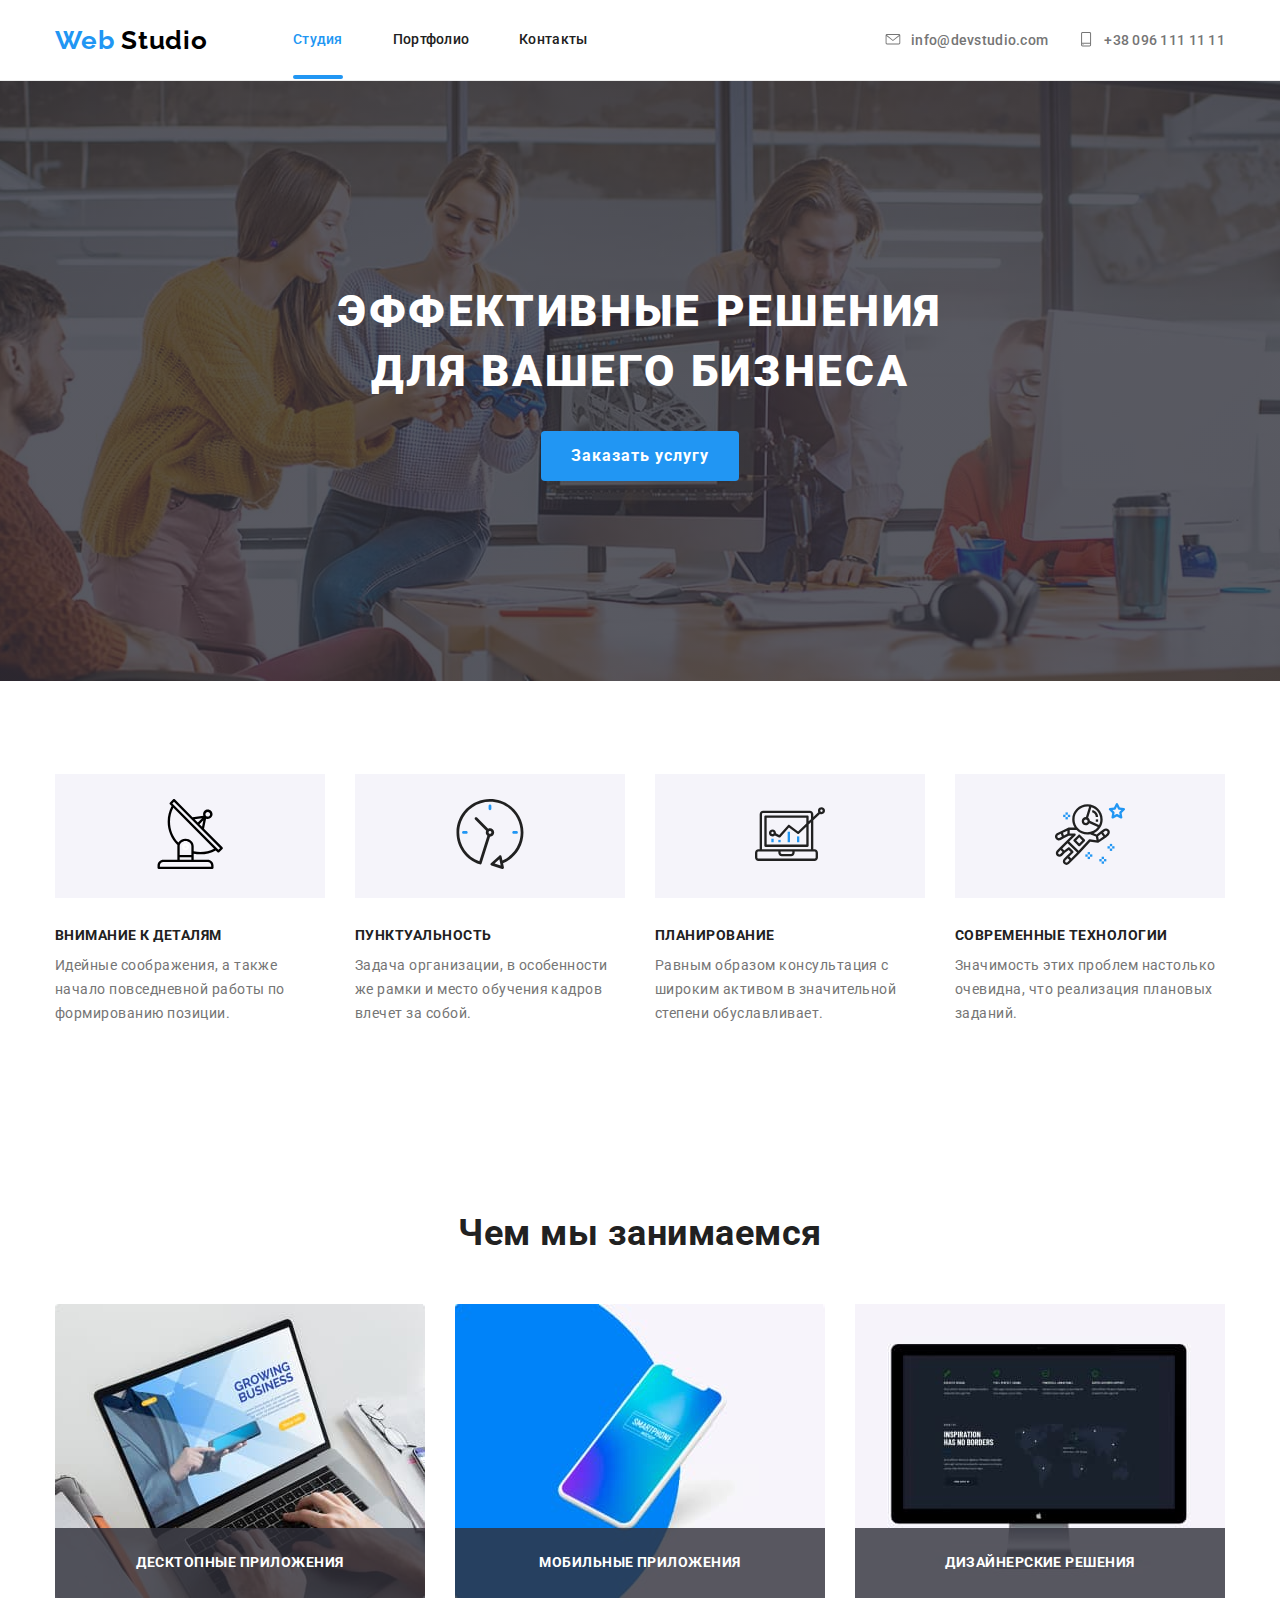
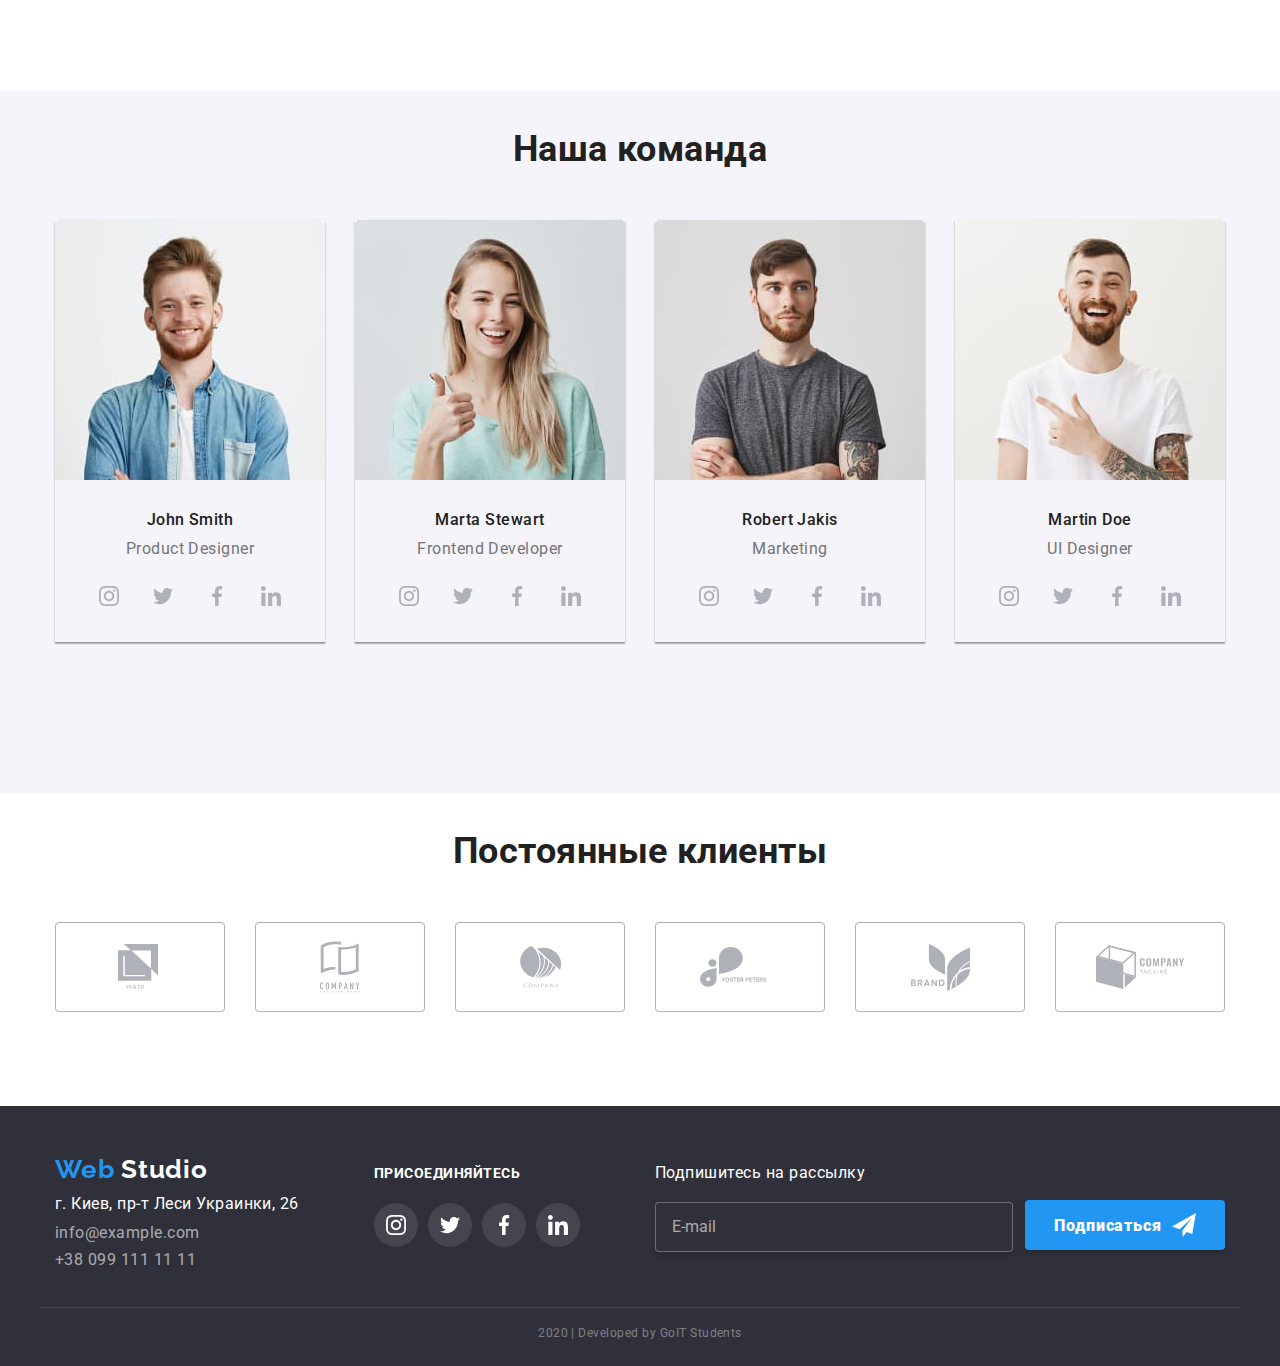
==== index.html @ b6d0a78b "start hw7" ====
<!DOCTYPE html>
<html lang="ru">
  <head>
    <meta charset="UTF-8" />
    <meta name="viewport" content="width=device-width, initial-scale=1.0" />
    <title>Studio</title>
    <link
      href="https://fonts.googleapis.com/css2?family=Raleway:wght@700&family=Roboto:wght@400;500;700;900&display=swap"
      rel="stylesheet"
    />
    <link
      rel="stylesheet"
      href="https://cdnjs.cloudflare.com/ajax/libs/modern-normalize/0.6.0/modern-normalize.min.css"
    />
    <link rel="stylesheet" href="./css/styles.css" />
    <link rel="stylesheet" href="./css/corestyles.css" />
  </head>
  <body class="body">
    <div class="header-bottom-border-container">
      <header>
        <div class="header-section">
          <nav class="navigation">
            <a class="logo" href="./index.html">
              <p class="logo-firsthalf">
                web <span class="logo-secondhalf">studio</span>
              </p>
            </a>
            <ul class="nav-list">
              <li class="item">
                <a class="nav-list-title focused" href="">Студия</a>
              </li>
              <li class="item">
                <a class="nav-list-title" href="./portfolio.html">Портфолио</a>
              </li>
              <li class="item">
                <a class="nav-list-title" href=""> Контакты</a>
              </li>
            </ul>

            <ul class="header-contact-list">
              <li class="item">
                <a class="contact-list-link" href="mailto:info@devstudio.com">
                  <svg class="contacts-icon hover" width="16px" height="11px">
                    <use
                      href="./images/sprite.svg#icon-envelop-contact-icon"
                    ></use>
                  </svg>
                  <span class="contact-list-title hover"
                    >info@devstudio.com</span
                  >
                </a>
              </li>
              <li class="item">
                <a class="contact-list-link" href="tel:+380961111111"
                  ><svg class="contacts-icon" width="16px" height="15px">
                    <use
                      href="./images/sprite.svg#icon-smartphone-contact-icon"
                    ></use>
                  </svg>
                  <p class="contact-list-title">+38 096 111 11 11</p>
                </a>
              </li>
            </ul>
          </nav>
        </div>
      </header>
    </div>
    <main>
      <section class="hero-section">
        <h1 class="title">
          Эффективные решения<br />
          для вашего бизнеса
        </h1>
        <button
          type="button"
          data-open-modal
          class="hero-button"
          href=""
          data-open-modal
        >
          <b class="button-title">Заказать услугу</b>
        </button>
      </section>
      <section class="features">
        <h1 class="fetures-lable">Преимущества</h1>
        <ul class="features-list">
          <li class="features-card">
            <div class="icon-frame">
              <svg class="icon">
                <use href="./images/sprite.svg#icon-antenna-feture-img"></use>
              </svg>
            </div>
            <h2 class="features-card-title">Внимание к деталям</h2>
            <p class="features-card-discription">
              Идейные соображения, а также начало повседневной работы по
              формированию позиции.
            </p>
          </li>
          <li class="features-card">
            <div class="icon-frame">
              <svg class="icon">
                <use href="./images/sprite.svg#icon-clock-feture-img"></use>
              </svg>
            </div>
            <h2 class="features-card-title">Пунктуальность</h2>
            <p class="features-card-discription">
              Задача организации, в особенности же рамки и место обучения кадров
              влечет за собой.
            </p>
          </li>
          <li class="features-card">
            <div class="icon-frame">
              <svg class="icon">
                <use href="./images/sprite.svg#icon-diagram-feture-img"></use>
              </svg>
            </div>
            <h2 class="features-card-title">Планирование</h2>
            <p class="features-card-discription">
              Равным образом консультация с широким активом в значительной
              степени обуславливает.
            </p>
          </li>
          <li class="features-card">
            <div class="icon-frame">
              <svg class="icon">
                <use href="./images/sprite.svg#icon-astronaut-feture-img"></use>
              </svg>
            </div>
            <h2 class="features-card-title">Современные технологии</h2>
            <p class="features-card-discription">
              Значимость этих проблем настолько очевидна, что реализация
              плановых заданий.
            </p>
          </li>
        </ul>
      </section>
      <section class="performance">
        <h2 class="performance-lable">Чем мы занимаемся</h2>
        <ul class="performance-list">
          <li class="item">
            <img
              class="performance-image"
              src="./images/note-what-we-do-img.jpg"
              alt="приложения для пк"
            />
            <h3 class="performance-title">Десктопные приложения</h3>
          </li>
          <li class="item">
            <img
              class="performance-image"
              src="./images/phone-what-we-do-img.jpg"
              alt="приложения для смартфонов"
            />
            <h3 class="performance-title">Мобильные приложения</h3>
          </li>
          <li class="item">
            <img
              class="performance-image"
              src="./images/monitor-what-we-do.jpg"
              alt="приложения для дизайнеров"
            />
            <h3 class="performance-title">Дизайнерские решения</h3>
          </li>
        </ul>
      </section>
      <div class="our-team-bg">
        <section class="our-team">
          <h2 class="our-team-lable">Наша команда</h2>
          <ul class="our-team-list">
            <li class="team-member-card">
              <img
                src="./images/john-smith-photo.jpg"
                alt="фотография члена нашей команды"
                class="team-member-photo"
              />
              <h3 class="team-member-name">John Smith</h3>
              <p class="team-member-position">Product Designer</p>
              <ul class="social-list">
                <li class="social-list-item">
                  <a href="" class="social-link">
                    <svg class="icon" width="20px" height="20px">
                      <use href="./images/sprite.svg#icon-instagram-icon"></use>
                    </svg>
                  </a>
                </li>
                <li class="social-list-item">
                  <a href="" class="social-link">
                    <svg class="icon" width="20px" height="20px">
                      <use href="./images/sprite.svg#icon-twitter-icon"></use>
                    </svg>
                  </a>
                </li>
                <li class="social-list-item">
                  <a href="" class="social-link">
                    <svg class="icon" width="20px" height="20px">
                      <use href="./images/sprite.svg#icon-facebook-icon"></use>
                    </svg>
                  </a>
                </li>
                <li class="social-list-item">
                  <a href="" class="social-link">
                    <svg class="icon" width="20px" height="20px">
                      <use href="./images/sprite.svg#icon-linkedin-icon"></use>
                    </svg>
                  </a>
                </li>
              </ul>
            </li>
            <li class="team-member-card">
              <img
                src="./images/marta-stewart-photo.jpg"
                alt="фотография члена нашей команды"
                class="team-member-photo"
              />
              <h3 class="team-member-name">Marta Stewart</h3>
              <p class="team-member-position">Frontend Developer</p>
              <ul class="social-list">
                <li class="social-list-item">
                  <a href="" class="social-link">
                    <svg class="icon" width="20px" height="20px">
                      <use href="./images/sprite.svg#icon-instagram-icon"></use>
                    </svg>
                  </a>
                </li>
                <li class="social-list-item">
                  <a href="" class="social-link">
                    <svg class="icon" width="20px" height="20px">
                      <use href="./images/sprite.svg#icon-twitter-icon"></use>
                    </svg>
                  </a>
                </li>
                <li class="social-list-item">
                  <a href="" class="social-link">
                    <svg class="icon" width="20px" height="20px">
                      <use href="./images/sprite.svg#icon-facebook-icon"></use>
                    </svg>
                  </a>
                </li>
                <li class="social-list-item">
                  <a href="" class="social-link">
                    <svg class="icon" width="20px" height="20px">
                      <use href="./images/sprite.svg#icon-linkedin-icon"></use>
                    </svg>
                  </a>
                </li>
              </ul>
            </li>
            <li class="team-member-card">
              <img
                src="./images/robert-jakis-photo.jpg"
                alt="фотография члена нашей команды"
                class="team-member-photo"
              />
              <h3 class="team-member-name">Robert Jakis</h3>
              <p class="team-member-position">Marketing</p>
              <ul class="social-list">
                <li class="social-list-item">
                  <a href="" class="social-link">
                    <svg class="icon" width="20px" height="20px">
                      <use href="./images/sprite.svg#icon-instagram-icon"></use>
                    </svg>
                  </a>
                </li>
                <li class="social-list-item">
                  <a href="" class="social-link">
                    <svg class="icon" width="20px" height="20px">
                      <use href="./images/sprite.svg#icon-twitter-icon"></use>
                    </svg>
                  </a>
                </li>
                <li class="social-list-item">
                  <a href="" class="social-link">
                    <svg class="icon" width="20px" height="20px">
                      <use href="./images/sprite.svg#icon-facebook-icon"></use>
                    </svg>
                  </a>
                </li>
                <li class="social-list-item">
                  <a href="" class="social-link">
                    <svg class="icon" width="20px" height="20px">
                      <use href="./images/sprite.svg#icon-linkedin-icon"></use>
                    </svg>
                  </a>
                </li>
              </ul>
            </li>
            <li class="team-member-card">
              <img
                src="./images/martin-doe.jpg"
                alt="фотография члена нашей команды"
                class="team-member-photo"
              />
              <h3 class="team-member-name">Martin Doe</h3>
              <p class="team-member-position">UI Designer</p>
              <ul class="social-list">
                <li class="social-list-item">
                  <a href="" class="social-link">
                    <svg class="icon" width="20px" height="20px">
                      <use href="./images/sprite.svg#icon-instagram-icon"></use>
                    </svg>
                  </a>
                </li>
                <li class="social-list-item">
                  <a href="" class="social-link">
                    <svg class="icon" width="20px" height="20px">
                      <use href="./images/sprite.svg#icon-twitter-icon"></use>
                    </svg>
                  </a>
                </li>
                <li class="social-list-item">
                  <a href="" class="social-link">
                    <svg class="icon" width="20px" height="20px">
                      <use href="./images/sprite.svg#icon-facebook-icon"></use>
                    </svg>
                  </a>
                </li>
                <li class="social-list-item">
                  <a href="" class="social-link">
                    <svg class="icon" width="20px" height="20px">
                      <use href="./images/sprite.svg#icon-linkedin-icon"></use>
                    </svg>
                  </a>
                </li>
              </ul>
            </li>
          </ul>
        </section>
      </div>
      <section class="clients">
        <h2 class="clients-lable">Постоянные клиенты</h2>
        <ul class="clints-list">
          <li class="clients-list-item">
            <a href="" class="clients-list-link">
              <svg class="icon" width="44px" height="49px">
                <use href="./images/sprite.svg#icon-logo1"></use>
              </svg>
            </a>
          </li>
          <li class="clients-list-item">
            <a href="" class="clients-list-link">
              <svg class="icon" width="40px" height="52px">
                <use href="./images/sprite.svg#icon-logo2"></use>
              </svg>
            </a>
          </li>
          <li class="clients-list-item">
            <a href="" class="clients-list-link">
              <svg class="icon" width="41px" height="42px">
                <use href="./images/sprite.svg#icon-logo3"></use>
              </svg>
            </a>
          </li>
          <li class="clients-list-item">
            <a href="" class="clients-list-link">
              <svg class="icon" width="80px" height="42px">
                <use href="./images/sprite.svg#icon-logo4"></use>
              </svg>
            </a>
          </li>
          <li class="clients-list-item">
            <a href="" class="clients-list-link">
              <svg class="icon" width="59px" height="47px">
                <use href="./images/sprite.svg#icon-logo5"></use>
              </svg>
            </a>
          </li>
          <li class="clients-list-item">
            <a href="" class="clients-list-link">
              <svg class="icon" width="88px" height="45px">
                <use href="./images/sprite.svg#icon-logo6"></use>
              </svg>
            </a>
          </li>
        </ul>
      </section>
    </main>
    <footer class="footer">
      <section class="footer-section">
        <div class="left-footer-container">
          <a class="logo" href="./index.html">
            <p class="logo-firsthalf">
              web <span class="logo-secondhalf white-logo">studio</span>
            </p>
          </a>
          <address>
            <p class="contact-adress">г. Киев, пр-т Леси Украинки, 26</p>
            <a class="contact-email" href="mailto:info@example.com"
              >info@example.com</a
            >
            <a class="contact-tel" href="tel:+380961111111"
              >+38 099 111 11 11</a
            >
          </address>
        </div>
        <div class="middle-footer-container">
          <b class="call-lable">присоединяйтесь</b>
          <ul class="social-list">
            <li class="social-list-item">
              <a href="" class="social-link">
                <svg class="icon" width="20px" height="20px">
                  <use href="./images/sprite.svg#icon-instagram-icon"></use>
                </svg>
              </a>
            </li>
            <li class="social-list-item">
              <a href="" class="social-link">
                <svg class="icon" width="20px" height="20px">
                  <use href="./images/sprite.svg#icon-twitter-icon"></use>
                </svg>
              </a>
            </li>
            <li class="social-list-item">
              <a href="" class="social-link">
                <svg class="icon" width="20px" height="20px">
                  <use href="./images/sprite.svg#icon-facebook-icon"></use>
                </svg>
              </a>
            </li>
            <li class="social-list-item">
              <a href="" class="social-link">
                <svg class="icon" width="20px" height="20px">
                  <use href="./images/sprite.svg#icon-linkedin-icon"></use>
                </svg>
              </a>
            </li>
          </ul>
        </div>
        <div class="right-footer-container">
          <div class="sub-container">
            <!-- <b class="call-subscribe">Подпишитесь на рассылку</b> <br /> -->

            <form class="sub-input-container">
              <label for="email-for-sub" class="call-subscribe"
                >Подпишитесь на рассылку</label
              >
              <input
                id="email-for-sub"
                class="sub-input"
                type="email"
                name="sub-mail"
                placeholder="E-mail"
              />
            </form>
          </div>
          <a href="" class="call-subscribe-button"
            ><b class="title">Подписаться</b>

            <svg class="icon" width="24px" height="24px">
              <use href="./images/sprite.svg#icon-send-subscribe"></use>
            </svg>
          </a>
        </div>
      </section>
      <div class="copyrights">
        <p class="copyrights-text">2020 | Developed by GoIT Students</p>
      </div>
    </footer>
    <div class="backdrop is-hidden" data-backdrop>
      <div class="modal">
        <button data-close-modal class="modal-close-button" type="button">
          <svg class="icon">
            <use href="./images/sprite.svg#icon-close-black-18dp-2-1-1"></use>
          </svg>
        </button>
        <b class="modal-lable">Оставьте свои данные, мы вам перезвоним</b>
        <form class="form js-speaker-form">
          <div class="form-field-info">
            <input
              type="text"
              class="form-input-name"
              name="user-name"
              id="username"
              placeholder=" "
              autocomplete="off"
            />
            <label class="username-label" for="username">Имя</label>

            <svg class="name-icon">
              <use href="./images/sprite.svg#icon-person-black-18dp-1-1"></use>
            </svg>
          </div>
          <div class="form-field-info">
            <input
              type="tel"
              class="form-input-tel"
              name="user-tel"
              id="telnumber"
              placeholder=" "
              autocomplete="off"
            />
            <label class="tel-label" for="telnumber">Телефон</label>

            <svg class="tel-icon">
              <use href="./images/sprite.svg#icon-phone-black-18dp-1-1"></use>
            </svg>
          </div>
          <div class="form-field-info">
            <input
              type="email"
              class="form-input-mail"
              name="user-mail"
              id="usermail"
              placeholder=" "
              autocomplete="off"
            />
            <label class="mail-label" for="usermail">Почта</label>

            <svg class="mail-icon">
              <use href="./images/sprite.svg#icon-email-black-18dp-1-1"></use>
            </svg>
          </div>
          <div class="form-field-feedback">
            <textarea
              class="form-input-feedback"
              name="user-feedback"
              id="feedback"
              placeholder=" "
              autocomplete="off"
            ></textarea>
            <label class="feedback-label" for="feedback">Комментарий</label>
          </div>
          <div class="checkbox-policy-form-field">
            <input
              type="checkbox"
              name="user-policy-agreement"
              id="policy"
              class="policy-stock-checkbox"
            />
            <span class="custom-checkbox">
              <svg
                class="checked-icon"
                width="12px"
                height="15px"
                fill="#ffffff"
              >
                <use href="./images/sprite.svg#white-check-mark"></use>
              </svg>
            </span>
            <label class="policy-label" for="policy">
              <span class="policy-text">Соглашаюсь с рассылкой и принимаю</span>
              <a class="policy-link" href="#">Условия договора</a></label
            >
          </div>
          <button class="submit-button" type="submit js-speaker-form">
            <span class="submit-button-text">Отправить</span>
          </button>
        </form>
      </div>
    </div>
    <script>
      (() => {
        document
          .querySelector('.js-speaker-form')
          .addEventListener('submit', e => {
            e.preventDefault();

            new FormData(e.currentTarget).forEach((value, name) =>
              console.log(`${name}: ${value}`),
            );

            e.currentTarget.reset();
          });
      })();
      const refs = {
        openModalBtn: document.querySelector('[data-open-modal]'),
        closeModalBtn: document.querySelector('[data-close-modal]'),
        backdrop: document.querySelector('[data-backdrop]'),
      };

      refs.openModalBtn.addEventListener('click', toggleModal);
      refs.closeModalBtn.addEventListener('click', toggleModal);

      refs.backdrop.addEventListener('click', logBackdropClick);

      function toggleModal() {
        refs.backdrop.classList.toggle('is-hidden');
      }

      function logBackdropClick() {
        console.log('Это клик в бекдроп');
      }
    </script>
  </body>
</html>
---- css/styles.css ----
:root {
  --main-bgc-white: #ffffff;
  --secondary-bgc-grey: #f5f4fa;
  --footer-bgc: #2f303a;
  --focused-color: #2196f3;
  --prime-text-color: #212121;
  --description-text-color: #757575;
  --footer-dark-grey-text-color: rgba(255, 255, 255, 0.4);
  --transform-cubic: cubic-bezier(0.4, 0, 0.2, 1);
}
.body .header-bottom-border-container {
  border-bottom: 1px solid #ececec;
}
.header-section {
  max-width: 1200px;
  padding: 0px 15px;
  margin: 0 auto;
}
.logo {
  text-transform: capitalize;
  font-family: Raleway;
  font-style: normal;
  font-weight: bold;
  font-size: 26px;
  line-height: 1.19;
  /* identical to box height */
  letter-spacing: 0.03em;

  min-width: 153px;
  display: inline-block;
  margin-right: 85px;
}
.logo-firsthalf {
  color: var(--focused-color);
}
.logo-secondhalf {
  color: black;
}
.nav-list {
  display: flex;
}
.nav-list .item {
  margin-right: 50px;
}
.nav-list .item:nth-child(3) {
  margin-right: 0px;
}
.nav-list-title {
  font-weight: 500;
  font-size: 14px;
  line-height: 1.14;
  letter-spacing: 0.02em;
  color: var(--prime-text-color);

  padding-bottom: 32px;
  padding-top: 32px;

  transition: color 250ms var(--transform-cubic);
}
.nav-list-title:focus,
.nav-list-title:hover {
  color: var(--focused-color);
}
.focused {
  position: relative;
  color: var(--focused-color);
}
.focused::after {
  content: '';
  display: inline-block;
  position: absolute;
  bottom: 1px;
  left: 0;
  border-radius: 2px;
  width: 100%;
  height: 4px;
  background-color: var(--focused-color);
}
.contact-list-title {
  font-weight: 500;
  font-size: 14px;
  line-height: 16px;
  letter-spacing: 0.02em;
}
.header-contact-list .contact-list-link:focus,
.header-contact-list .contact-list-link:hover {
  color: var(--focused-color);
  fill: var(--focused-color);
}
.header-contact-list .contact-list-link {
  display: flex;
  align-items: center;
  padding: 8px 0;

  color: var(--description-text-color);
  fill: var(--description-text-color);
  transition: color 250ms var(--transform-cubic),
    fill 250ms var(--transform-cubic);
}
.contact-list-link .contacts-icon {
  margin-right: 10px;
}

.navigation {
  display: flex;
  align-items: center;
}
.header-contact-list {
  margin-left: auto;
  display: flex;
}
.header-contact-list .item {
  min-width: 142px;
  display: flex;
  margin-right: 30px;
}
.header-contact-list .item:nth-child(2) {
  margin-right: 0px;
}

.hero-section {
  text-align: center;
}
.hero-section .title {
  font-weight: 900;
  font-size: 44px;
  line-height: 60px;
  /* or 136% */

  margin-bottom: 30px;
  color: #ffffff;
  text-align: center;
  letter-spacing: 0.06em;
  text-transform: uppercase;
}
.hero-section {
  min-width: 1200px;
  max-width: 1600px;
  min-height: 600px;
  margin: 0 auto;
  padding: 200px 0px;
  background-position: 50% 50%;
  background-image: linear-gradient(
      rgba(47, 48, 58, 0.8),
      rgba(47, 48, 58, 0.8)
    ),
    url(../images/header-img.jpg);
  background-repeat: no-repeat;
}
.hero-section .hero-button {
  display: inline-block;
  padding: 10px 30px;
  border: 0;
  border-radius: 4px;
  background-color: var(--focused-color);
  cursor: pointer;
}
.hero-button .button-title {
  font-weight: 700;
  font-size: 16px;
  line-height: 1.87;
  /* identical to box height, or 187% */
  letter-spacing: 0.06em;

  color: #ffffff;
}
.features {
  max-width: 1200px;
  margin: 0 auto;
  padding: 93px 15px;
}
.features .fetures-lable {
  display: none;
}
.features-list {
  display: flex;
}
.features-list .features-card {
  min-width: 270px;
  margin-right: 30px;
}
.features-list .features-card:nth-child(4) {
  margin-right: 0px;
}
.features-card .icon-frame {
  min-width: 270px;
  min-height: 120px;
  padding: 25px 100px;
  background-color: var(--secondary-bgc-grey);
  margin-bottom: 30px;
}
.features-card .icon {
  width: 70px;
  height: 70px;
}
.features-list .features-card-title {
  font-weight: 700;
  font-size: 14px;
  line-height: 1.14;
  text-transform: uppercase;
  margin-bottom: 10px;
}
.features-list .features-card-discription {
  font-weight: normal;
  font-size: 14px;
  line-height: 1.71;
  /* or 171% */
  color: var(--description-text-color);
}
.performance {
  max-width: 1200px;
  padding: 93px 15px;
  margin: 0 auto;
}
.performance .performance-lable {
  font-weight: bold;
  font-size: 36px;
  line-height: 1.17;
  text-align: center;

  margin-bottom: 50px;
}
.performance .performance-list {
  display: flex;
}
.performance-list .item {
  position: relative;
  min-width: 370px;
  margin-right: 30px;
}
.performance-list .item:nth-child(3) {
  margin-right: 0px;
}
.performance-list .performance-title {
  position: absolute;
  display: flex;
  width: 100%;
  left: 0;
  bottom: 0;
  /* transform: translateY(-100%); */
  align-items: center;
  justify-content: center;
  min-height: 70px;

  background-color: rgba(47, 48, 58, 0.8);
  font-weight: 700;
  font-size: 14px;
  line-height: 1.14;
  text-transform: uppercase;
  color: #ffffff;
}
.our-team-bg {
  background-color: var(--secondary-bgc-grey);
}
.our-team {
  max-width: 1200px;
  padding: 37px 15px 151px 15px;
  margin: 0 auto;
}
.our-team .our-team-lable {
  font-weight: 700;
  font-size: 36px;
  line-height: 1.17;
  text-align: center;

  margin-bottom: 50px;
}
.our-team .our-team-list {
  display: flex;
}
.our-team-list .team-member-card {
  min-width: 270px;
  padding-bottom: 24px;
  margin-right: 30px;
  box-shadow: 0px 2px 1px rgba(0, 0, 0, 0.2), 0px 1px 1px rgba(0, 0, 0, 0.14),
    0px 1px 3px rgba(0, 0, 0, 0.12);
}
.our-team-list .team-member-card:nth-child(4) {
  margin-right: 0px;
}
.our-team-list .team-member-photo {
  margin-bottom: 30px;
}
.our-team-list .team-member-name {
  font-weight: 500;
  font-size: 16px;
  line-height: 19px;
  /* identical to box height */
  text-align: center;

  margin-bottom: 10px;
}
.our-team-list .team-member-position {
  font-weight: normal;
  font-size: 16px;
  line-height: 1.19;
  /* identical to box height */
  text-align: center;
  color: var(--description-text-color);

  margin-bottom: 16px;
}
.our-team-list .social-list {
  display: flex;
  max-width: 270px;
  padding: 0px 32px;
}
.social-list .social-list-item {
  margin-right: 10px;
  border-radius: 50%;
  overflow: hidden;
}
.social-list .social-list-item:nth-child(4) {
  margin-right: 0px;
}
.social-list-item .social-link {
  max-width: 44px;
  max-height: 44px;
  padding: 12px;
  fill: #afb1b8;
  transition: background-color 250ms var(--transform-cubic),
    fill 250ms var(--transform-cubic);
}
.social-list-item .social-link:hover,
.social-list-item .social-link:focus {
  background-color: var(--focused-color);
  fill: #ffffff;
}
.clients {
  max-width: 1200px;
  padding: 37px 15px 94px 15px;
  margin: 0 auto;
}
.clients .clients-lable {
  font-weight: 700;
  font-size: 36px;
  line-height: 1.17;
  text-align: center;

  margin-bottom: 50px;
}
.clients .clients-list-item {
  margin-right: 30px;
}
.clients .clients-list-link {
  display: flex;
  justify-content: center;
  align-items: center;
  min-width: 170px;
  min-height: 90px;
  fill: #afb1b8;
  border-radius: 4px;
  border: 1px solid #afb1b8;

  transition: fill 250ms var(--transform-cubic),
    border-color 250ms var(--transform-cubic);
}
.clients .clients-list-link:hover,
.clients .clients-list-link:focus {
  fill: var(--focused-color);
  border-color: var(--focused-color);
  cursor: pointer;
}
.clients .clients-list-item:nth-child(6) {
  margin-right: 0px;
}
.clients .clints-list {
  display: flex;
}
.white-logo {
  color: #ffffff;
}
.footer {
  background-color: var(--footer-bgc);
}
.footer .footer-section {
  display: flex;
  justify-content: space-between;
  align-items: baseline;
  max-width: 1200px;
  padding: 48px 15px 28px 15px;
  margin: 0 auto;
}
.footer .logo {
  margin-bottom: 10px;
}
.footer .contact-adress {
  margin-bottom: 10px;
  color: #ffffff;
}
.footer .contact-email,
.footer .contact-tel {
  margin-bottom: 9px;
  color: rgba(255, 255, 255, 0.6);
  transition: color 250ms var(--transform-cubic);
}
.footer .contact-email:hover,
.footer .contact-tel:hover,
.footer .contact-email:focus,
.footer .contact-tel:focus {
  color: var(--focused-color);
}
.footer .call-lable {
  display: block;
  font-weight: 700;
  font-size: 14px;
  line-height: 1.14;
  text-transform: uppercase;
  color: #ffffff;

  margin-bottom: 21px;
}
.footer .social-list {
  display: flex;
}
.footer .social-link {
  fill: #ffffff;
  background-color: rgba(255, 255, 255, 0.1);
}
.footer .right-footer-container {
  display: flex;
}
.footer .call-subscribe-button {
  display: flex;
  justify-content: center;
  align-items: center;
  align-self: flex-end;
  width: 200px;
  height: 50px;
  margin-left: 12px;
  background-color: var(--focused-color);
  box-shadow: 0px 4px 4px rgba(0, 0, 0, 0.15);
  border-radius: 4px;
}
.call-subscribe-button .icon {
  margin-left: 10px;
}
.call-subscribe-button .title {
  font-weight: 900;
  font-size: 16px;
  line-height: 1.87;
  /* identical to box height, or 187% */

  display: flex;
  align-items: center;
  text-align: center;
  letter-spacing: 0.06em;

  color: #ffffff;
}
.right-footer-container .call-subscribe {
  display: block;
  color: #ffffff;
  margin-bottom: 19px;
}
.right-footer-container .sub-input-container {
  width: 358px;
  height: 86px;
}
.right-footer-container .sub-input {
  width: 100%;
  height: 50px;
  padding-left: 16px;
  padding-right: 16px;
  background-color: var(--footer-bgc);
  border: 1px solid rgba(255, 255, 255, 0.3);
  box-shadow: 0px 4px 4px rgba(0, 0, 0, 0.15);
  border-radius: 4px;
}
.right-footer-container .sub-input::placeholder {
  font-weight: normal;
  font-size: 16px;
  line-height: 1.25;
  color: rgba(255, 255, 255, 0.6);
}

.copyrights {
  max-width: 1200px;
  padding: 13px 15px 21px 15px;
  margin: 0 auto;
  border-top: 1px solid rgba(255, 255, 255, 0.1);
}
.copyrights .copyrights-text {
  font-weight: normal;
  font-size: 12px;
  line-height: 2;
  /* or 200% */
  text-align: center;
  color: rgba(255, 255, 255, 0.4);
}
/* portfolio */
.example {
  max-width: 1230px;
  margin: 0 auto;
  padding: 93px 15px;
}
.example .buttons-list {
  display: flex;
  justify-content: center;
  margin-bottom: 50px;
}
.buttons-list .buttons-list-item {
  border-radius: 4px;
  overflow: hidden;
  margin-right: 8px;

  color: var(--prime-text-color);
  transition: box-shadow 250ms var(--transform-cubic);
}
.buttons-list .buttons-list-item:focus,
.buttons-list .buttons-list-item:hover {
  box-shadow: 0px 2px 2px rgba(0, 0, 0, 0.12), 0px 1px 2px rgba(0, 0, 0, 0.08),
    0px 3px 1px rgba(0, 0, 0, 0.1);
}
.buttons-list-item .filter-button {
  display: flex;
  align-items: center;
  justify-content: center;
  min-height: 38px;
  padding: 6px 22px;
  background-color: #f5f4fa;
  box-shadow: 0px 0px 0px;
  transition: background-color 250ms var(--transform-cubic),
    color 250ms var(--transform-cubic);
}
.filter-button .filter-button-title {
  font-weight: 500;
  font-size: 16px;
  line-height: 1.62;
  /* identical to box height, or 162% */
}
.buttons-list-item .filter-button:hover,
.buttons-list-item .filter-button:focus {
  background-color: var(--focused-color);
  color: #ffffff;
}

.example-card {
  display: inline-block;
  max-width: 370px;
  margin-right: 30px;
  margin-bottom: 30px;
  transition: box-shadow 250ms var(--transform-cubic);
}
.example-card:nth-child(3n) {
  margin-right: 0px;
}
.example-card:nth-last-child(-n + 3) {
  margin-bottom: 0px;
}
.example-card:hover,
.example-card:focus {
  box-shadow: 1px 4px 6px rgba(0, 0, 0, 0.16), 0px 4px 4px rgba(0, 0, 0, 0.06),
    0px 1px 1px rgba(0, 0, 0, 0.12);
}
.example-card .example-card-link {
  color: var(--prime-text-color);
}
.example-card .card-bottom-container {
  padding: 20px 24px;
  border-left: 1px solid #eeeeee;
  border-bottom: 1px solid #eeeeee;
  border-right: 1px solid #eeeeee;
}
.example-card .card-title {
  margin-bottom: 16px;

  font-weight: 700;
  font-size: 18px;
  line-height: 2;
  /* identical to box height, or 200% */
  letter-spacing: 0.06em;
}
.example-card .card-description {
  color: var(--description-text-color);
  font-weight: 400;
  font-size: 16px;
  line-height: 1.87;
  /* identical to box height, or 187% */
}
.example-card .specification {
  position: absolute;
  padding: 63px 24px;
  width: 100%;
  height: 100%;
  font-weight: 400;
  font-size: 18px;
  line-height: 1.56;
  background-color: rgba(33, 150, 243, 0.9);

  /* or 156% */
  color: #ffffff;
  transition: transform 250ms var(--transform-cubic);
}
.example-card .example-card-overlay {
  position: relative;
  overflow: hidden;
}

.example-card:hover .specification {
  transform: translateY(-100%);
}
/* Modal  */
.backdrop {
  position: fixed;
  top: 0;
  left: 0;
  width: 100%;
  height: 100%;
  background-color: rgba(0, 0, 0, 0.2);

  opacity: 1;

  transition: opacity 250ms cubic-bezier(0.4, 0, 0.2, 1),
    transform 250ms cubic-bezier(0.4, 0, 0.2, 1);
}
.backdrop .modal {
  position: absolute;
  top: 50%;
  left: 50%;

  text-align: center;
  /* min-width: 568px; */
  min-height: 621px;
  padding: 40px;
  transform: scale(1);

  box-shadow: 0px 2px 1px rgba(0, 0, 0, 0.2), 0px 1px 1px rgba(0, 0, 0, 0.14),
    0px 1px 3px rgba(0, 0, 0, 0.12);
  border-radius: 4px;

  background: #ffffff;

  transform: translate(-50%, -50%);
}
.backdrop.is-hidden {
  position: absolute;
  transform: scale(0);
  opacity: 0;
  overflow: hidden;
  pointer-events: none;
}
.modal .modal-close-button {
  position: absolute;
  top: 0;
  right: 0;
  transform: translate(50%, -50%);
  min-width: 30px;
  min-height: 30px;
  border-radius: 50%;
  border: 0;
  box-shadow: 0px 2px 1px rgba(0, 0, 0, 0.2), 0px 1px 1px rgba(0, 0, 0, 0.14),
    0px 1px 3px rgba(0, 0, 0, 0.12);
  background-color: #ffffff;
  cursor: pointer;
}
.modal-close-button .icon {
  position: absolute;
  top: 50%;
  left: 50%;
  transform: translate(-50%, -50%);
  width: 18px;
  height: 18px;
}
.modal .modal-lable {
  font-weight: 700;
  font-size: 20px;
  line-height: 1.15;
}
.modal .modal-lable {
  display: block;
  margin-bottom: 30px;
}
.modal .form-field-info {
  position: relative;
  margin-bottom: 28px;
  min-width: 448px;
  min-height: 40px;
  border: 1px solid rgba(33, 33, 33, 0.2);
  border-radius: 4px;
}
.modal .form-field-feedback {
  position: relative;
  margin-bottom: 20px;
}
.modal .username-label,
.modal .tel-label,
.modal .mail-label {
  position: absolute;
  top: 50%;
  left: 42px;

  font-weight: 400;
  font-size: 14px;
  line-height: 1.14;
  letter-spacing: 0.01em;

  color: var(--description-text-color);
  transform: translate(0, -50%);
  transition: transform 250ms cubic-bezier(0.4, 0, 0.2, 1),
    color 250ms cubic-bezier(0.4, 0, 0.2, 1);
}
.modal .feedback-label {
  position: absolute;
  top: 1em;
  left: 1em;

  font-weight: 400;
  font-size: 14px;
  line-height: 1.14;
  letter-spacing: 0.01em;

  color: var(--description-text-color);
  transition: transform 250ms cubic-bezier(0.4, 0, 0.2, 1),
    color 250ms cubic-bezier(0.4, 0, 0.2, 1);
}
.modal .form-input-name,
.modal .form-input-tel,
.modal .form-input-mail {
  min-height: 40px;
  min-width: 368px;
  border: 0;
  overflow: hidden;
}
.modal .form-input-name:focus,
.modal .form-input-tel:focus,
.modal .form-input-mail:focus {
  outline: 0;
}
.form-field-info .name-icon,
.form-field-info .tel-icon,
.form-field-info .mail-icon {
  position: absolute;
  top: 50%;
  left: 0%;
  transform: translate(90%, -50%);
  width: 18px;
  height: 18px;
  fill: var(--prime-text-color);
  transition: fill 250ms cubic-bezier(0.4, 0, 0.2, 1);
}

.form-input-name:focus + .username-label,
.form-input-name:not(:placeholder-shown) + .username-label {
  transform: translate(-100%, -270%);
  color: var(--focused-color);
  outline: 0;
}

.form-input-tel:focus + .tel-label,
.form-input-tel:not(:placeholder-shown) + .tel-label {
  transform: translate(-50%, -270%);
  color: var(--focused-color);
  outline: 0;
}
.form-input-mail:focus + .mail-label,
.form-input-mail:not(:placeholder-shown) + .mail-label {
  transform: translate(-70%, -270%);
  color: var(--focused-color);
  outline: 0;
}
.form-input-name:focus ~ .name-icon,
.form-input-tel:focus ~ .tel-icon,
.form-input-mail:focus ~ .mail-icon,
.form-input-name:not(:placeholder-shown) ~ .name-icon,
.form-input-tel:not(:placeholder-shown) ~ .tel-icon,
.form-input-mail:not(:placeholder-shown) ~ .mail-icon {
  fill: var(--focused-color);
}
.form-input-feedback:focus + .feedback-label,
.form-input-feedback:not(:placeholder-shown) + .feedback-label {
  transform: translateY(-220%);
  color: var(--focused-color);
  outline: 0;
}
.modal .form-field-feedback {
  min-width: 448px;
  min-height: 120px;
  border: 1px solid rgba(33, 33, 33, 0.2);
  border-radius: 4px;
  padding: 12px 16px 12px 16px;
}
.modal .form-input-feedback {
  resize: none;
  width: 416px;
  height: 96px;
  border: 0;
}
.modal .form-input-feedback:focus {
  outline: 0;
}
.checkbox-policy-form-field .policy-text {
  display: flex;
  align-items: center;
  font-weight: 400;
  font-size: 14px;
  line-height: 1.7;

  color: var(--description-text-color);
}
.checkbox-policy-form-field .policy-link {
  font-weight: 400;
  font-size: 14px;
  line-height: 1.71;
  margin-left: 5px;

  text-decoration-line: underline;

  color: var(--focused-color);
}
.modal .checkbox-policy-form-field {
  position: relative;
  min-width: 425px;
  padding-left: 15px;
}
.checkbox-policy-form-field .policy-stock-checkbox {
  appearance: none;
  -webkit-appearance: none;
  -moz-appearance: none;
  position: absolute;
}
.checkbox-policy-form-field .policy-label {
  display: flex;
  justify-content: center;
  align-items: center;

  margin-bottom: 30px;
}
.checkbox-policy-form-field .custom-checkbox {
  position: absolute;
  top: 50%;
  left: 0;
  transform: translate(50%, -50%);
  display: block;
  width: 16px;
  height: 16px;
  border: 2px solid #212121;
  border-radius: 3px;
}
.policy-stock-checkbox:checked + .custom-checkbox {
  border-color: var(--focused-color);
  background-color: var(--focused-color);
}
.custom-checkbox .checked-icon {
  position: absolute;
  top: 50%;
  left: 50%;
  transform: translate(-50%, -45%);
}
.modal .submit-button {
  min-width: 200px;
  min-height: 50px;
  background-color: var(--focused-color);

  border: 0;
  box-shadow: 0px 4px 4px rgba(0, 0, 0, 0.15);
  border-radius: 4px;
}
.submit-button .submit-button-text {
  font-weight: 700;
  font-size: 16px;
  line-height: 1.87;

  letter-spacing: 0.06em;

  color: #ffffff;
}
---- css/corestyles.css ----
.body {
  background-color: var(--main-bgc-white);
  font-family: 'Roboto', sans-serif;
  font-style: normal;
  letter-spacing: 0.03em;
  color: var(--prime-text-color);
}
img {
  display: block;
  max-width: 100%;
  height: auto;
}
h1,
h2,
h3,
h4,
h5,
h6 {
  margin: 0px;
}
a {
  color: currentColor;
  text-decoration: none;
  display: block;
}
ul {
  padding: 0px;
  margin: 0px;
  list-style: none;
}
address {
  font-style: normal;
  text-decoration: none;
}
p {
  margin: 0px;
}
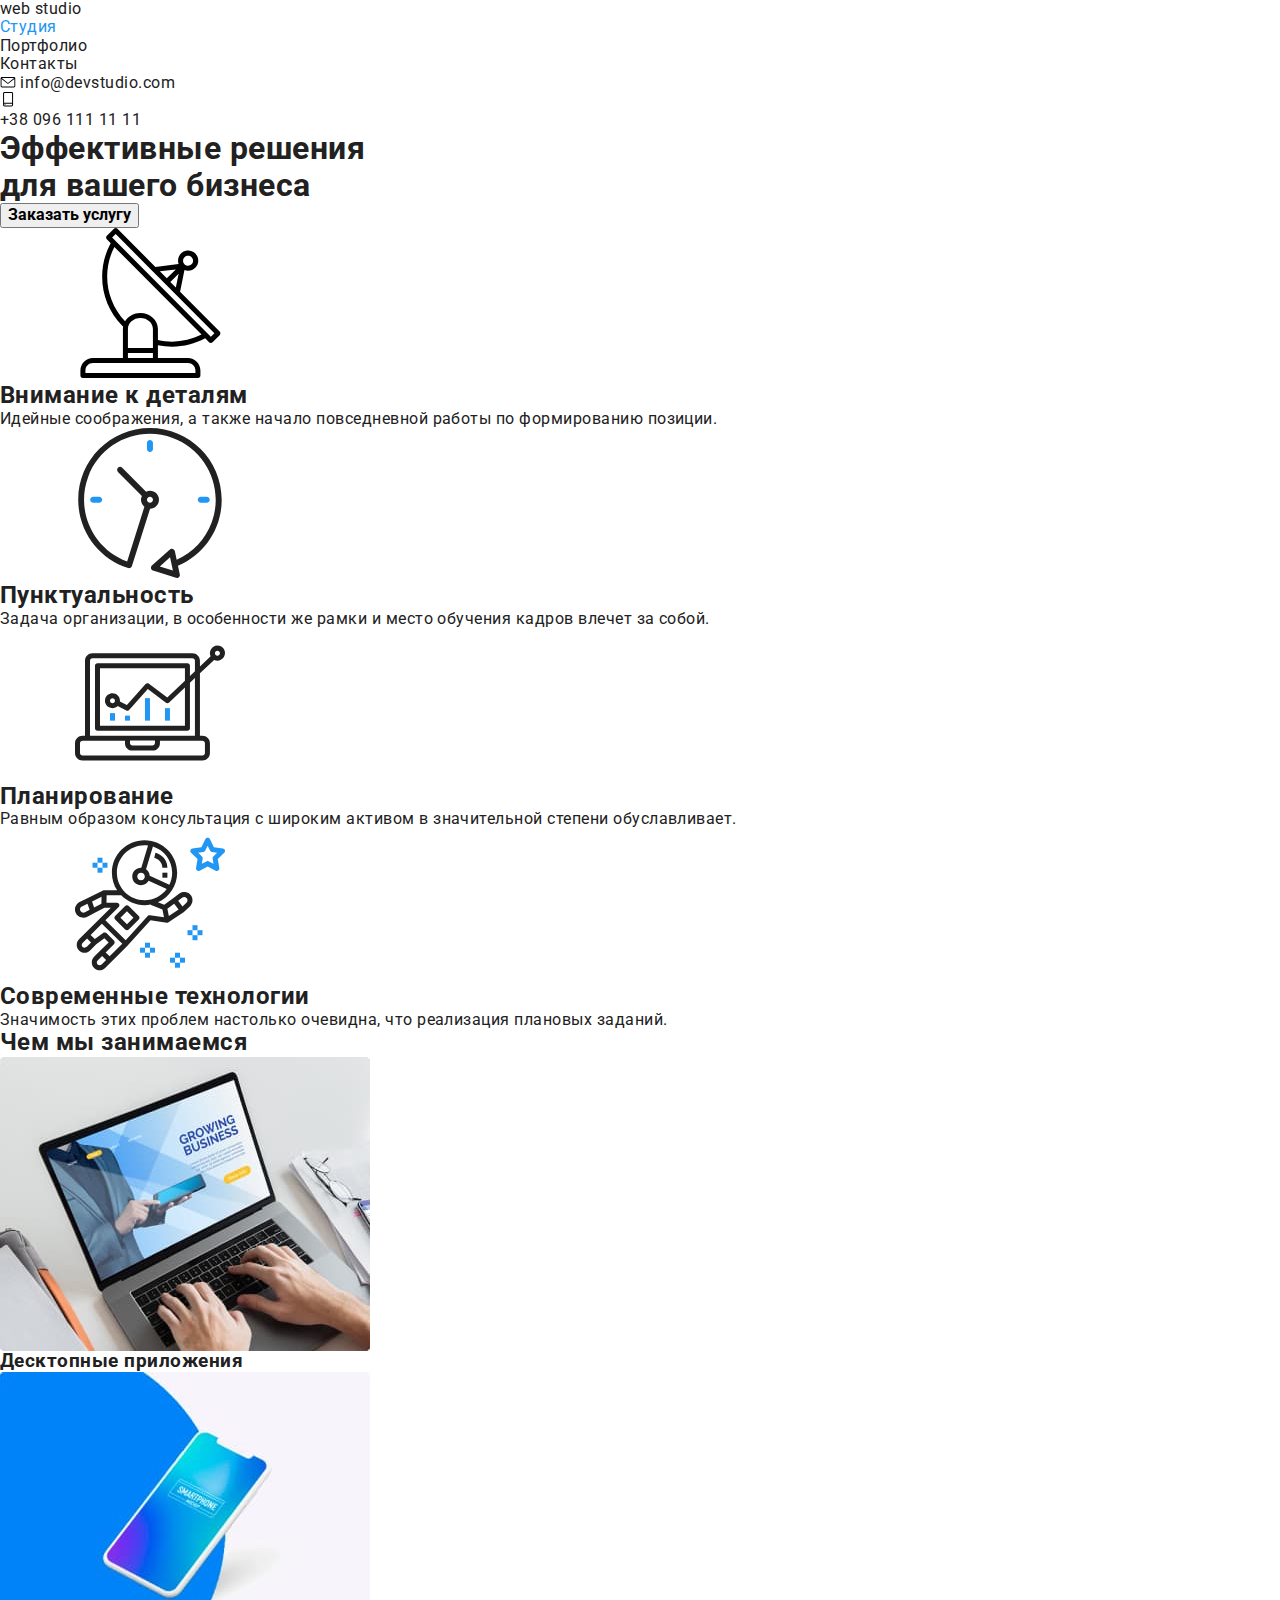
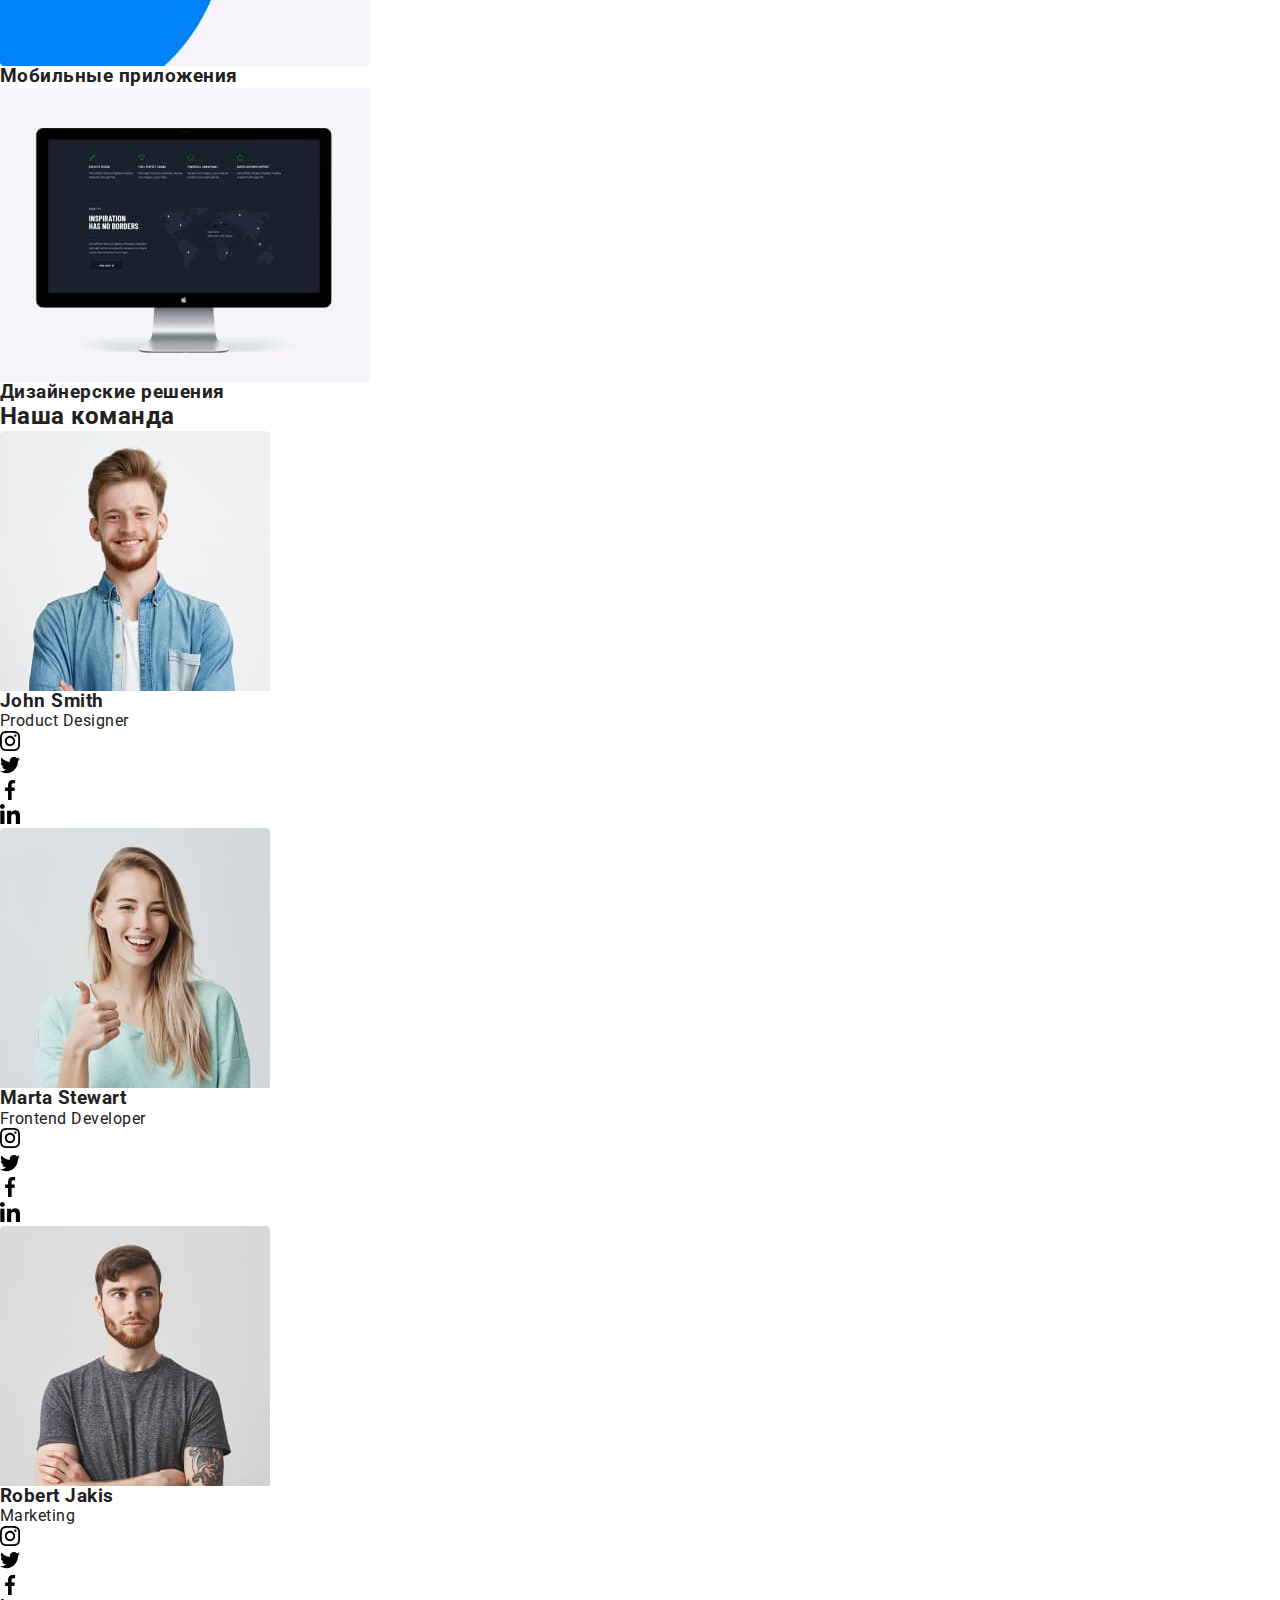
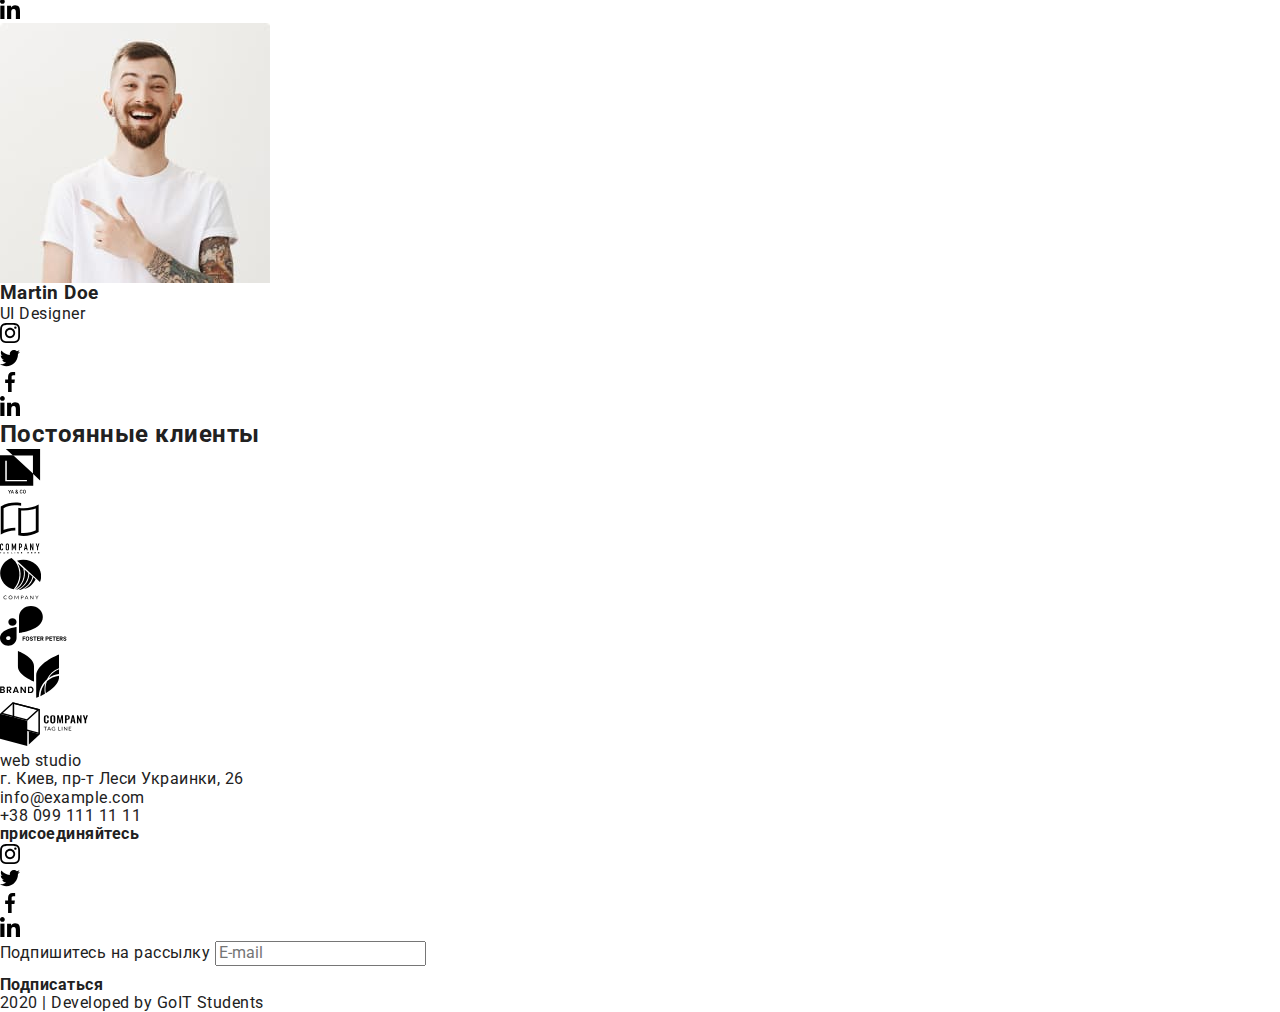
==== commit 331d878e: "vars and utils added" ====
--- a/index.html
+++ b/index.html
@@ -8,12 +8,7 @@
       href="https://fonts.googleapis.com/css2?family=Raleway:wght@700&family=Roboto:wght@400;500;700;900&display=swap"
       rel="stylesheet"
     />
-    <link
-      rel="stylesheet"
-      href="https://cdnjs.cloudflare.com/ajax/libs/modern-normalize/0.6.0/modern-normalize.min.css"
-    />
-    <link rel="stylesheet" href="./css/styles.css" />
-    <link rel="stylesheet" href="./css/corestyles.css" />
+    <link rel="stylesheet" href="./css/main.min.css" />
   </head>
   <body class="body">
     <div class="header-bottom-border-container">
@@ -82,7 +77,7 @@
         </button>
       </section>
       <section class="features">
-        <h1 class="fetures-lable">Преимущества</h1>
+        <h1 class="fetures-lable is-hidden">Преимущества</h1>
         <ul class="features-list">
           <li class="features-card">
             <div class="icon-frame">
--- a/css/main.min.css
+++ b/css/main.min.css
@@ -0,0 +1,3 @@
+/*! modern-normalize v0.6.0 | MIT License | https://github.com/sindresorhus/modern-normalize */*,*::before,*::after{-webkit-box-sizing:border-box;box-sizing:border-box}:root{-moz-tab-size:4;-o-tab-size:4;tab-size:4}html{line-height:1.15;-webkit-text-size-adjust:100%}body{margin:0}body{font-family:system-ui,-apple-system,"Segoe UI",Roboto,Helvetica,Arial,sans-serif,"Apple Color Emoji","Segoe UI Emoji"}hr{height:0}abbr[title]{-webkit-text-decoration:underline dotted;text-decoration:underline dotted}b,strong{font-weight:bolder}code,kbd,samp,pre{font-family:ui-monospace, SFMono-Regular, Consolas, 'Liberation Mono', Menlo,+ monospace;font-size:1em}small{font-size:80%}sub,sup{font-size:75%;line-height:0;position:relative;vertical-align:baseline}sub{bottom:-0.25em}sup{top:-0.5em}button,input,optgroup,select,textarea{font-family:inherit;font-size:100%;line-height:1.15;margin:0}button,select{text-transform:none}button,[type='button'],[type='reset'],[type='submit']{-webkit-appearance:button}button::-moz-focus-inner,[type='button']::-moz-focus-inner,[type='reset']::-moz-focus-inner,[type='submit']::-moz-focus-inner{border-style:none;padding:0}button:-moz-focusring,[type='button']:-moz-focusring,[type='reset']:-moz-focusring,[type='submit']:-moz-focusring{outline:1px dotted ButtonText}fieldset{padding:0.35em 0.75em 0.625em}legend{padding:0}progress{vertical-align:baseline}[type='number']::-webkit-inner-spin-button,[type='number']::-webkit-outer-spin-button{height:auto}[type='search']{-webkit-appearance:textfield;outline-offset:-2px}[type='search']::-webkit-search-decoration{-webkit-appearance:none}::-webkit-file-upload-button{-webkit-appearance:button;font:inherit}summary{display:list-item}.body{background-color:#fff;font-family:'Roboto', sans-serif;font-style:normal;letter-spacing:0.03em;color:#212121}img{display:block;max-width:100%;height:auto}h1,h2,h3,h4,h5,h6{margin:0px}a{color:currentColor;text-decoration:none;display:block}ul{padding:0px;margin:0px;list-style:none}address{font-style:normal;text-decoration:none}p{margin:0px}.focused{position:relative;color:#2196f3}.is-hidden{position:absolute;-webkit-transform:scale(0);transform:scale(0);opacity:0;overflow:hidden;pointer-events:none}
+/*# sourceMappingURL=main.min.css.map */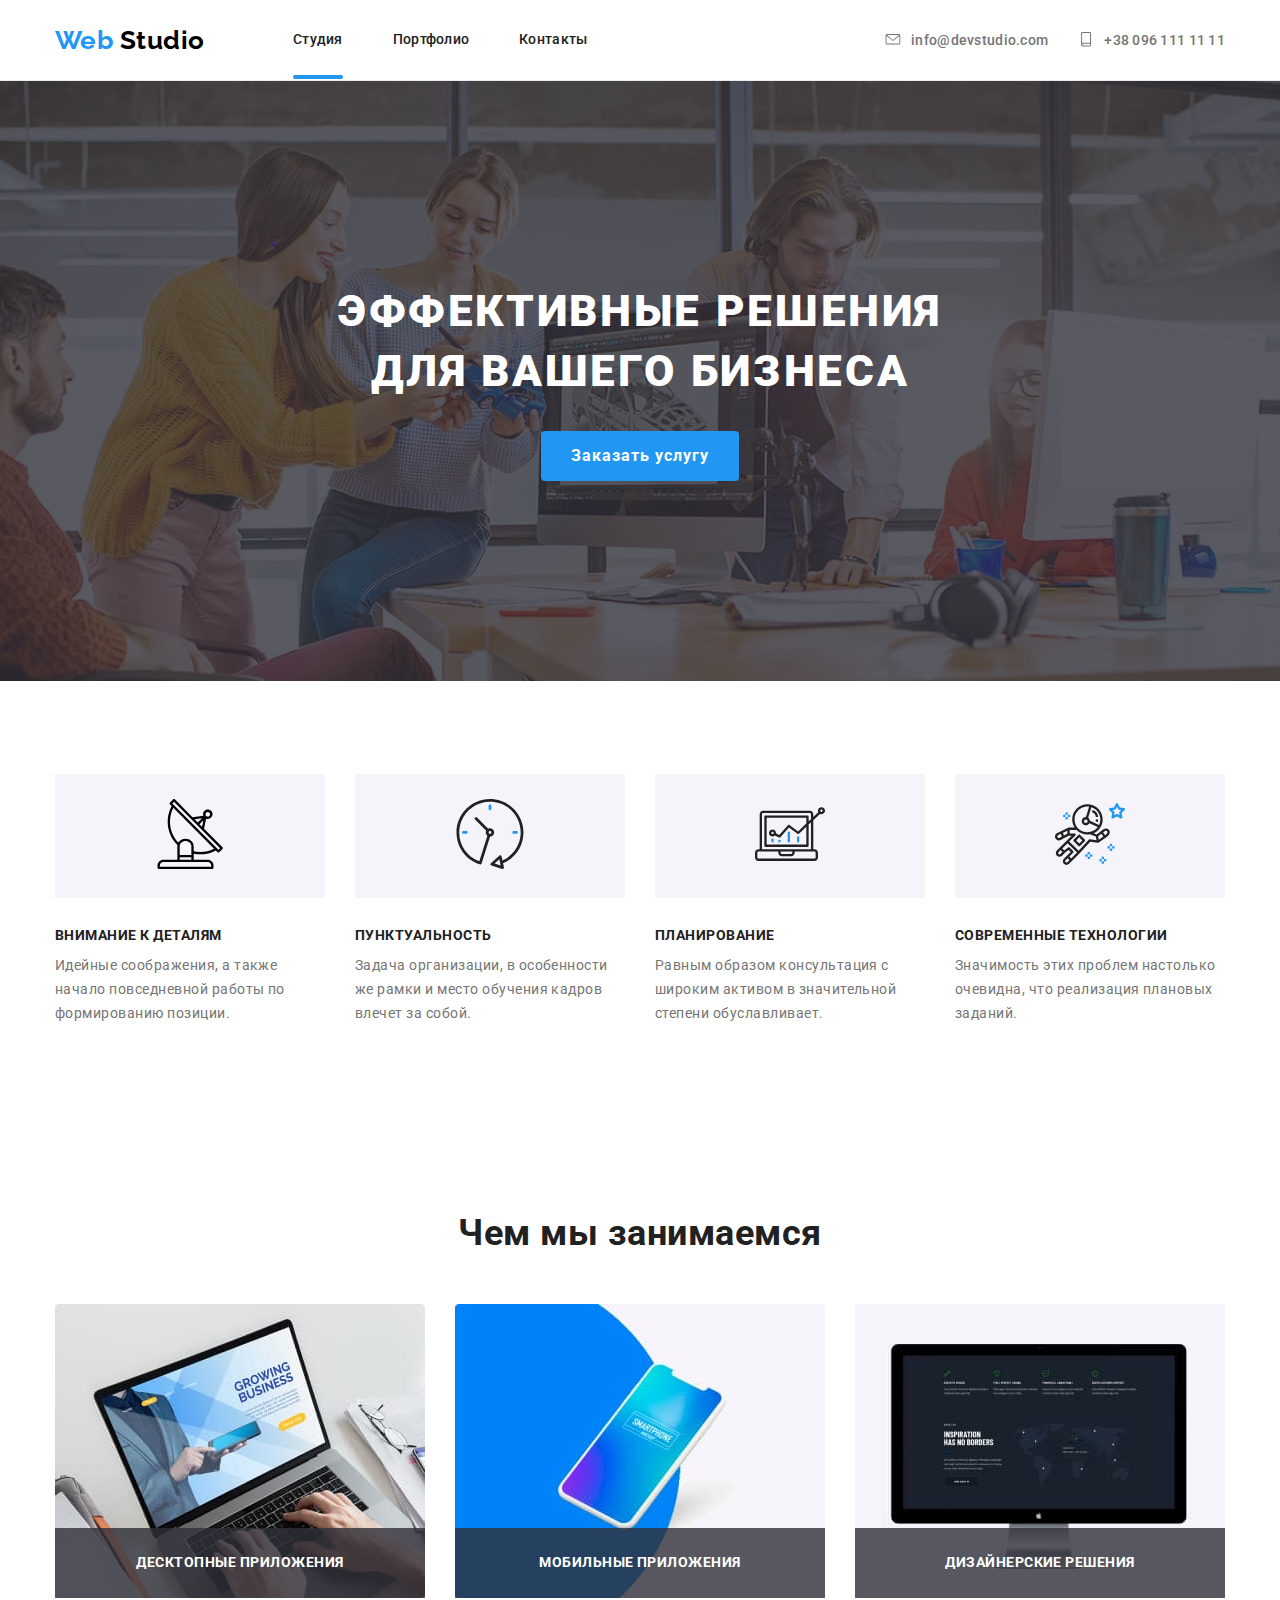
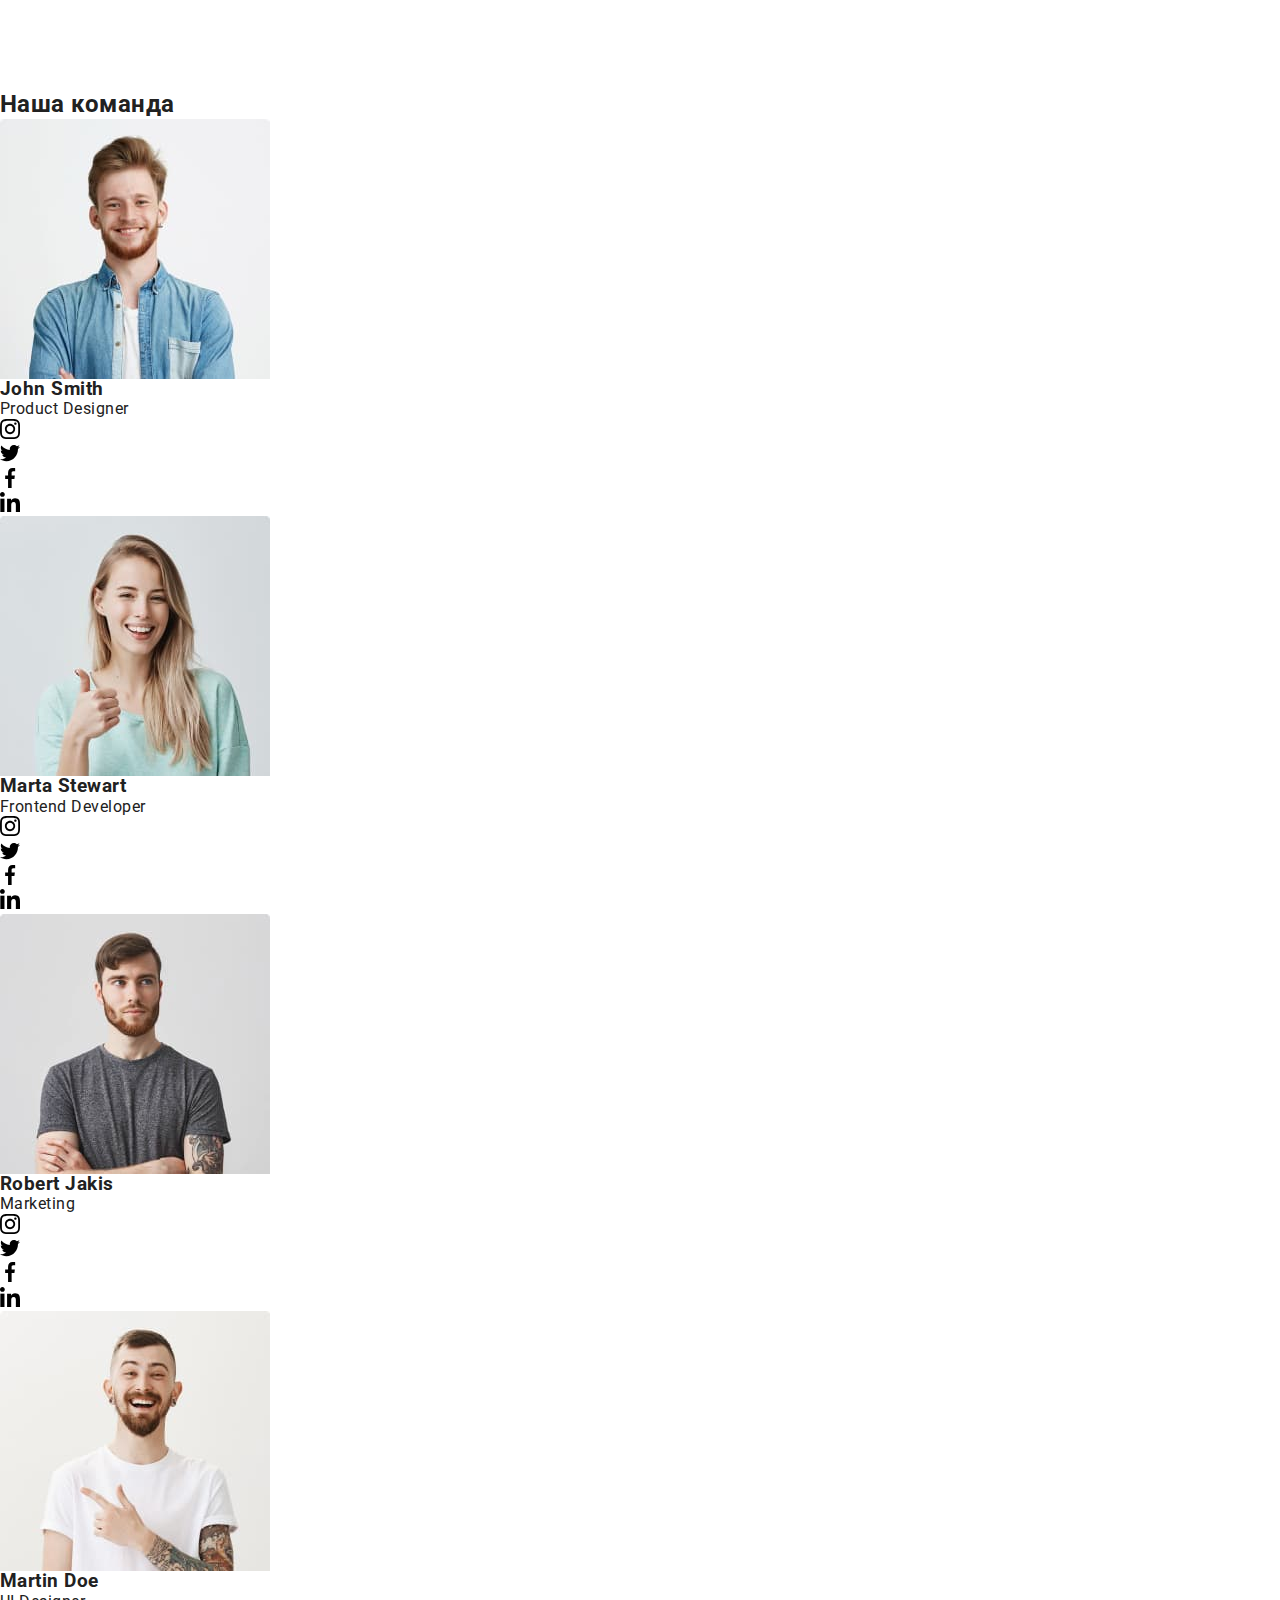
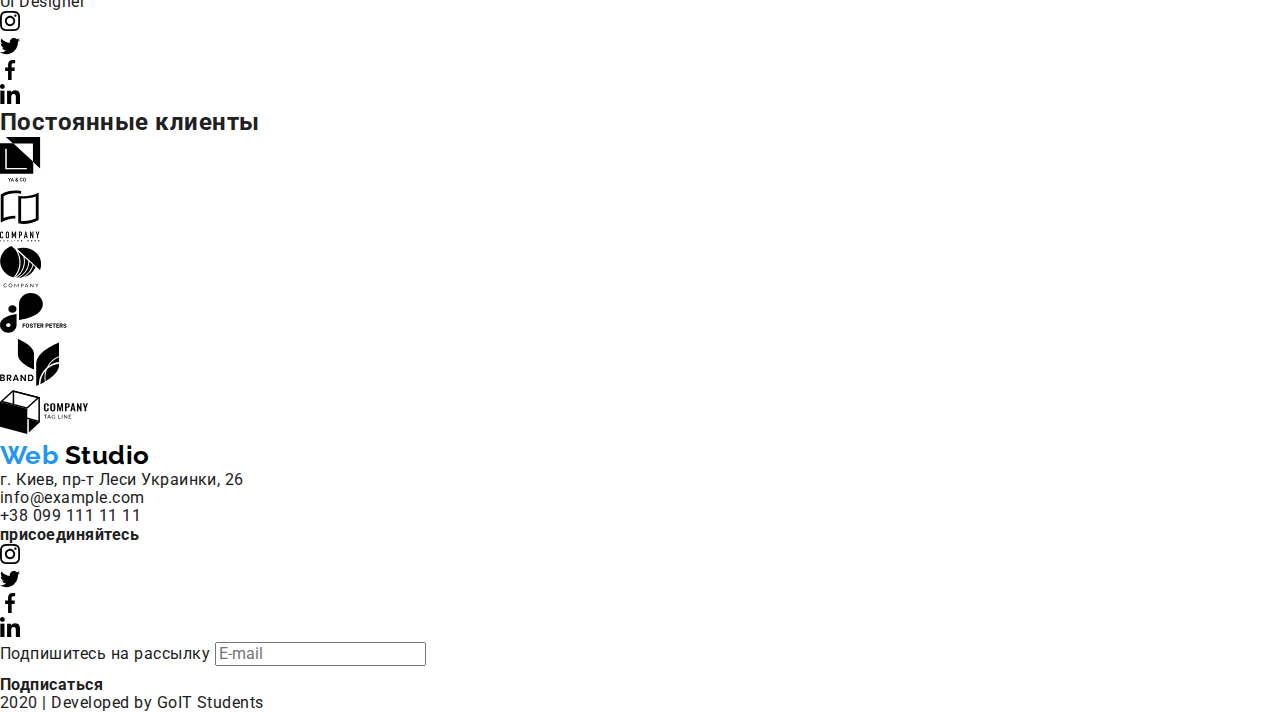
==== commit 10d566d3: "half of profile made with sass" ====
--- a/index.html
+++ b/index.html
@@ -35,14 +35,12 @@
             <ul class="header-contact-list">
               <li class="item">
                 <a class="contact-list-link" href="mailto:info@devstudio.com">
-                  <svg class="contacts-icon hover" width="16px" height="11px">
+                  <svg class="contacts-icon" width="16px" height="11px">
                     <use
                       href="./images/sprite.svg#icon-envelop-contact-icon"
                     ></use>
                   </svg>
-                  <span class="contact-list-title hover"
-                    >info@devstudio.com</span
-                  >
+                  <span class="contact-list-title">info@devstudio.com</span>
                 </a>
               </li>
               <li class="item">
--- a/css/main.min.css
+++ b/css/main.min.css
@@ -1,3 +1,3 @@
 /*! modern-normalize v0.6.0 | MIT License | https://github.com/sindresorhus/modern-normalize */*,*::before,*::after{-webkit-box-sizing:border-box;box-sizing:border-box}:root{-moz-tab-size:4;-o-tab-size:4;tab-size:4}html{line-height:1.15;-webkit-text-size-adjust:100%}body{margin:0}body{font-family:system-ui,-apple-system,"Segoe UI",Roboto,Helvetica,Arial,sans-serif,"Apple Color Emoji","Segoe UI Emoji"}hr{height:0}abbr[title]{-webkit-text-decoration:underline dotted;text-decoration:underline dotted}b,strong{font-weight:bolder}code,kbd,samp,pre{font-family:ui-monospace, SFMono-Regular, Consolas, 'Liberation Mono', Menlo,- monospace;font-size:1em}small{font-size:80%}sub,sup{font-size:75%;line-height:0;position:relative;vertical-align:baseline}sub{bottom:-0.25em}sup{top:-0.5em}button,input,optgroup,select,textarea{font-family:inherit;font-size:100%;line-height:1.15;margin:0}button,select{text-transform:none}button,[type='button'],[type='reset'],[type='submit']{-webkit-appearance:button}button::-moz-focus-inner,[type='button']::-moz-focus-inner,[type='reset']::-moz-focus-inner,[type='submit']::-moz-focus-inner{border-style:none;padding:0}button:-moz-focusring,[type='button']:-moz-focusring,[type='reset']:-moz-focusring,[type='submit']:-moz-focusring{outline:1px dotted ButtonText}fieldset{padding:0.35em 0.75em 0.625em}legend{padding:0}progress{vertical-align:baseline}[type='number']::-webkit-inner-spin-button,[type='number']::-webkit-outer-spin-button{height:auto}[type='search']{-webkit-appearance:textfield;outline-offset:-2px}[type='search']::-webkit-search-decoration{-webkit-appearance:none}::-webkit-file-upload-button{-webkit-appearance:button;font:inherit}summary{display:list-item}.body{background-color:#fff;font-family:'Roboto', sans-serif;font-style:normal;letter-spacing:0.03em;color:#212121}img{display:block;max-width:100%;height:auto}h1,h2,h3,h4,h5,h6{margin:0px}a{color:currentColor;text-decoration:none;display:block}ul{padding:0px;margin:0px;list-style:none}address{font-style:normal;text-decoration:none}p{margin:0px}.focused{position:relative;color:#2196f3}.is-hidden{position:absolute;-webkit-transform:scale(0);transform:scale(0);opacity:0;overflow:hidden;pointer-events:none}
+ monospace;font-size:1em}small{font-size:80%}sub,sup{font-size:75%;line-height:0;position:relative;vertical-align:baseline}sub{bottom:-0.25em}sup{top:-0.5em}button,input,optgroup,select,textarea{font-family:inherit;font-size:100%;line-height:1.15;margin:0}button,select{text-transform:none}button,[type='button'],[type='reset'],[type='submit']{-webkit-appearance:button}button::-moz-focus-inner,[type='button']::-moz-focus-inner,[type='reset']::-moz-focus-inner,[type='submit']::-moz-focus-inner{border-style:none;padding:0}button:-moz-focusring,[type='button']:-moz-focusring,[type='reset']:-moz-focusring,[type='submit']:-moz-focusring{outline:1px dotted ButtonText}fieldset{padding:0.35em 0.75em 0.625em}legend{padding:0}progress{vertical-align:baseline}[type='number']::-webkit-inner-spin-button,[type='number']::-webkit-outer-spin-button{height:auto}[type='search']{-webkit-appearance:textfield;outline-offset:-2px}[type='search']::-webkit-search-decoration{-webkit-appearance:none}::-webkit-file-upload-button{-webkit-appearance:button;font:inherit}summary{display:list-item}.body{background-color:#fff;font-family:'Roboto', sans-serif;font-style:normal;letter-spacing:0.03em;color:#212121}img{display:block;max-width:100%;height:auto}h1,h2,h3,h4,h5,h6{margin:0px}a{color:currentColor;text-decoration:none;display:block}ul{padding:0px;margin:0px;list-style:none}address{font-style:normal;text-decoration:none}p{margin:0px}.is-hidden{position:absolute;-webkit-transform:scale(0);transform:scale(0);opacity:0;overflow:hidden;pointer-events:none}.header-bottom-border-container{border-bottom:1px solid #ececec}.header-section{max-width:1200px;padding:0px 15px;margin:0 auto;background-color:#fff}.logo{text-transform:capitalize;font-family:Raleway;font-style:normal;font-weight:700;font-size:26px;line-height:1.19;min-width:153px;display:inline-block;margin-right:85px}.logo-firsthalf{color:#2196f3}.logo-secondhalf{color:#000}.navigation{display:-webkit-box;display:-ms-flexbox;display:flex;-webkit-box-align:center;-ms-flex-align:center;align-items:center}.navigation .nav-list{display:-webkit-box;display:-ms-flexbox;display:flex}.navigation .nav-list .item{margin-right:50px}.navigation .nav-list .item:nth-child(3){margin-right:0px}.navigation .nav-list-title{font-weight:500;font-size:14px;line-height:1.14;letter-spacing:0.02em;color:#212121;padding-bottom:32px;padding-top:32px;-webkit-transition:color 250ms cubic-bezier(0.4, 0, 0.2, 1);transition:color 250ms cubic-bezier(0.4, 0, 0.2, 1)}.navigation .nav-list-title:hover,.navigation .nav-list-title:focus{color:#2196f3}.focused{position:relative;color:#2196f3}.focused::after{content:'';display:inline-block;position:absolute;bottom:1px;left:0;border-radius:2px;width:100%;height:4px;background-color:#2196f3}.header-contact-list{margin-left:auto;display:-webkit-box;display:-ms-flexbox;display:flex}.header-contact-list .item{min-width:142px;display:-webkit-box;display:-ms-flexbox;display:flex;margin-right:30px}.header-contact-list .item:nth-child(2){margin-right:0px}.header-contact-list .contact-list-link{display:-webkit-box;display:-ms-flexbox;display:flex;-webkit-box-align:center;-ms-flex-align:center;align-items:center;padding:8px 0;color:#757575;fill:#757575;-webkit-transition:color 250ms cubic-bezier(0.4, 0, 0.2, 1),fill 250ms cubic-bezier(0.4, 0, 0.2, 1);transition:color 250ms cubic-bezier(0.4, 0, 0.2, 1),fill 250ms cubic-bezier(0.4, 0, 0.2, 1)}.header-contact-list .contact-list-link:focus,.header-contact-list .contact-list-link:hover{color:#2196f3;fill:#2196f3}.header-contact-list .contact-list-link .contact-list-title{font-weight:500;font-size:14px;line-height:16px;letter-spacing:0.02em}.header-contact-list .contact-list-link .contacts-icon{margin-right:10px}.hero-section{min-width:1200px;max-width:1600px;min-height:600px;margin:0 auto;padding:200px 0px;background-position:50% 50%;background-image:-webkit-gradient(linear, left top, left bottom, from(rgba(47,48,58,0.8)), to(rgba(47,48,58,0.8))),url(../images/header-img.jpg);background-image:linear-gradient(rgba(47,48,58,0.8), rgba(47,48,58,0.8)),url(../images/header-img.jpg);background-repeat:no-repeat;text-align:center}.hero-section .title{font-weight:900;font-size:44px;line-height:60px;margin-bottom:30px;color:#ffffff;text-align:center;letter-spacing:0.06em;text-transform:uppercase}.hero-button{display:inline-block;padding:10px 30px;border:0;border-radius:4px;background-color:#2196f3;cursor:pointer}.hero-button .button-title{font-weight:700;font-size:16px;line-height:1.87;letter-spacing:0.06em;color:#ffffff}.features{max-width:1200px;margin:0 auto;padding:93px 15px}.features .features-list{display:-webkit-box;display:-ms-flexbox;display:flex}.features .features-list .features-card{min-width:270px;margin-right:30px}.features .features-list .features-card:nth-child(4){margin-right:0px}.features-card .icon-frame{min-width:270px;min-height:120px;padding:25px 100px;background-color:#f5f4fa;margin-bottom:30px}.features-card .icon-frame .icon{width:70px;height:70px}.features-card .features-card-discription{font-weight:normal;font-size:14px;line-height:1.71;color:#757575}.features-card .features-card-title{font-weight:700;font-size:14px;line-height:1.14;text-transform:uppercase;margin-bottom:10px}.performance{max-width:1200px;padding:93px 15px;margin:0 auto}.performance .performance-lable{font-weight:700;font-size:36px;line-height:1.17;text-align:center;margin-bottom:50px}.performance .performance-list{display:-webkit-box;display:-ms-flexbox;display:flex}.performance .performance-list .item{position:relative;min-width:370px;margin-right:30px}.performance .performance-list .item:nth-child(3){margin-right:0px}.performance .performance-list .item .performance-title{position:absolute;display:-webkit-box;display:-ms-flexbox;display:flex;width:100%;left:0;bottom:0;-webkit-box-align:center;-ms-flex-align:center;align-items:center;-webkit-box-pack:center;-ms-flex-pack:center;justify-content:center;min-height:70px;background-color:rgba(47,48,58,0.8);font-weight:700;font-size:14px;line-height:1.14;text-transform:uppercase;color:#ffffff}
 /*# sourceMappingURL=main.min.css.map */